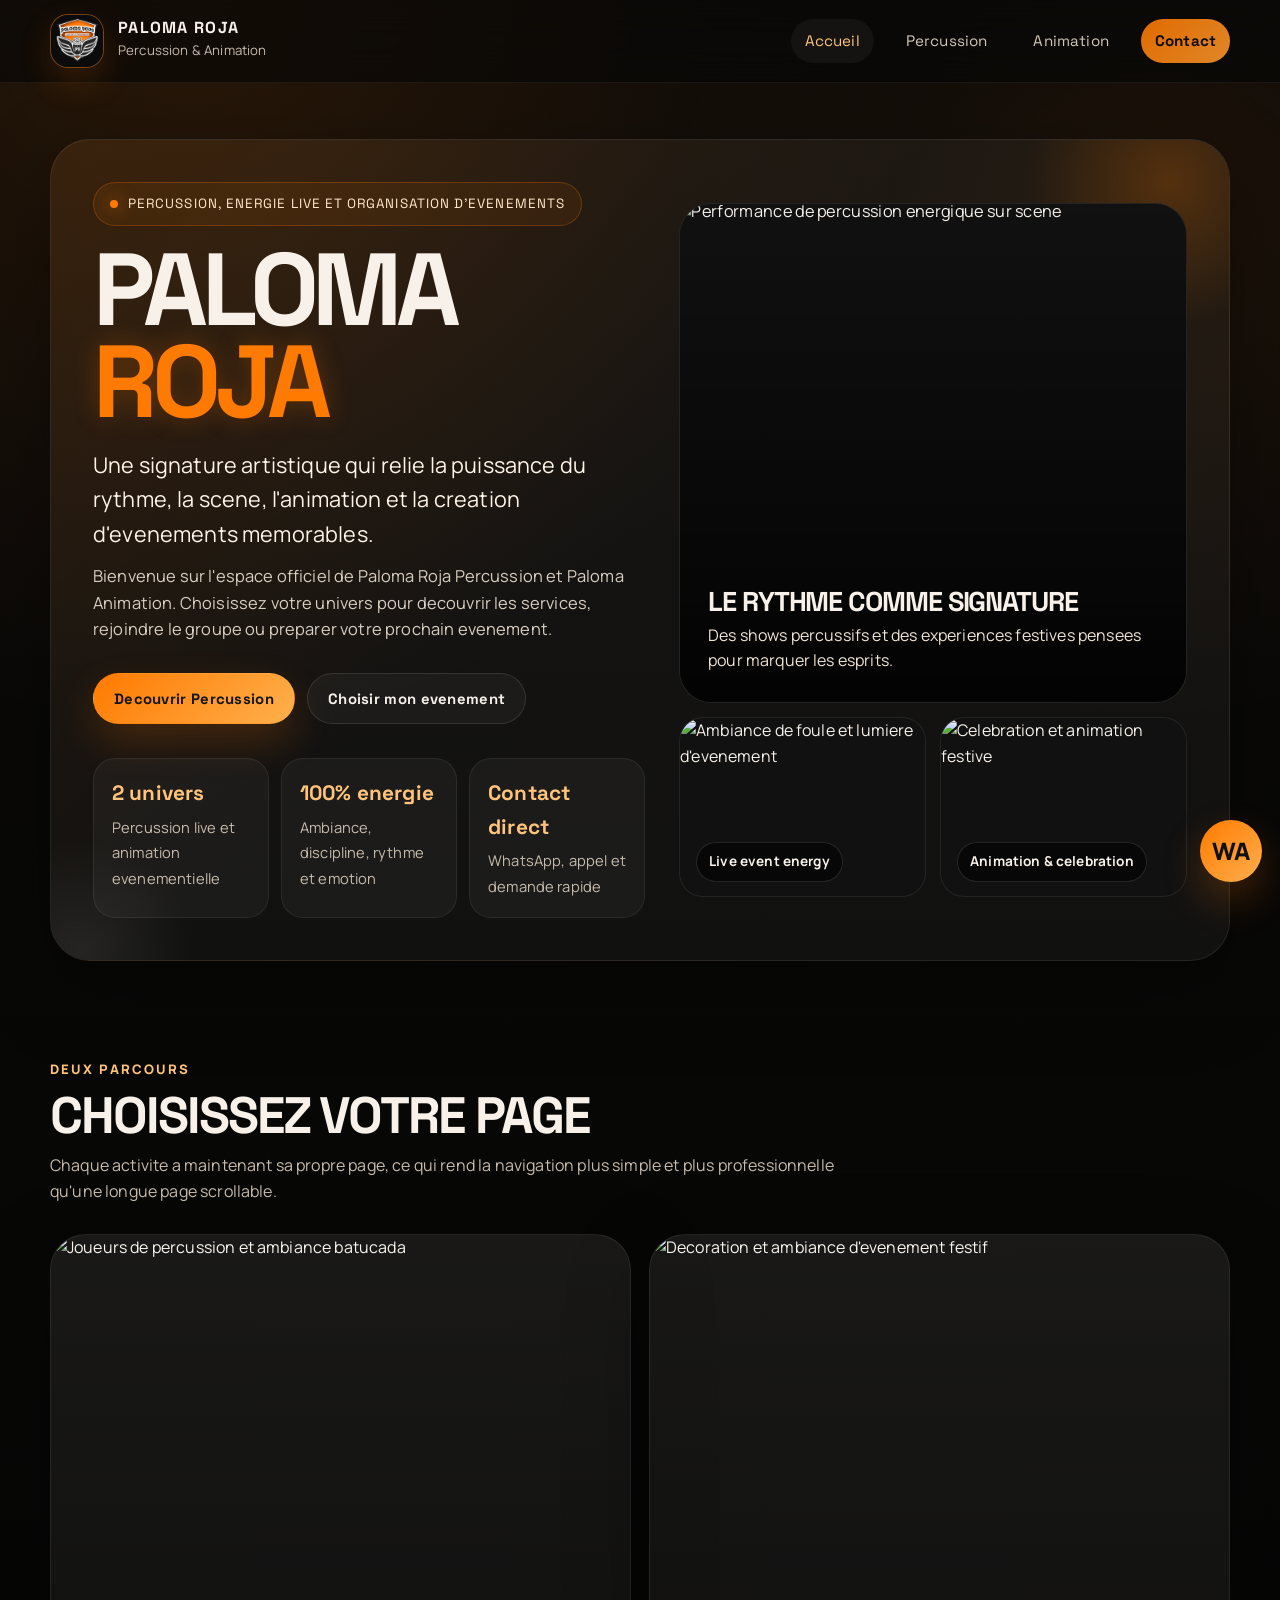
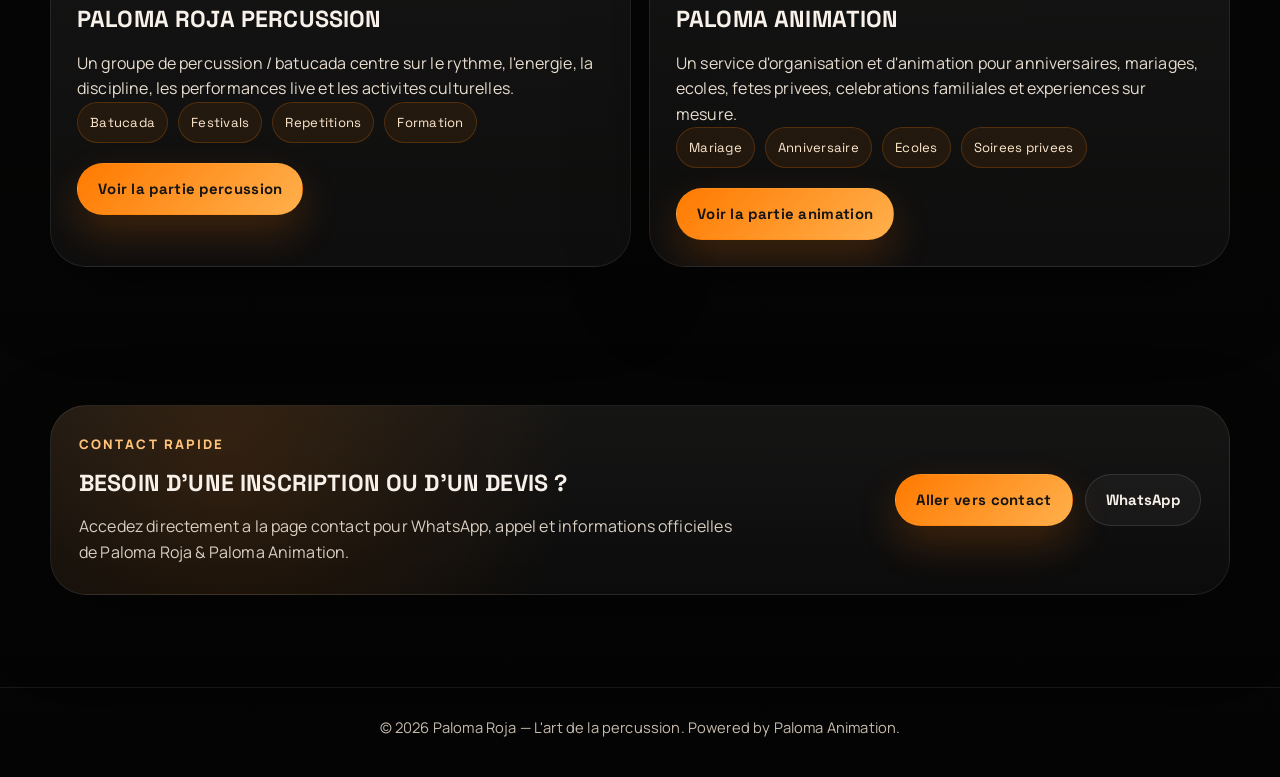
==== index.html @ 4b6eb1e7 "publish Paloma multi-page site" ====
<!DOCTYPE html>
<html lang="fr">
<head>
  <meta charset="UTF-8" />
  <meta name="viewport" content="width=device-width, initial-scale=1.0" />
  <title>Paloma Roja | Accueil</title>
  <meta
    name="description"
    content="Paloma Roja Percussion et Paloma Animation : decouvrez l'univers percussion et les services d'animation evenementielle."
  />
  <link rel="preconnect" href="https://fonts.googleapis.com" />
  <link rel="preconnect" href="https://fonts.gstatic.com" crossorigin />
  <link
    href="https://fonts.googleapis.com/css2?family=Manrope:wght@400;500;700;800&family=Space+Grotesk:wght@500;700&display=swap"
    rel="stylesheet"
  />
  <link rel="stylesheet" href="style.css" />
</head>
<body>
  <div class="page-shell">
    <nav class="nav">
      <div class="container nav-inner">
        <a class="brand" href="index.html" aria-label="Paloma Roja accueil">
          <div class="brand-mark">
            <img src="logo.png" alt="Logo Paloma Roja" data-logo-image />
          </div>
          <div class="brand-text">
            <strong>Paloma Roja</strong>
            <span>Percussion & Animation</span>
          </div>
        </a>

        <div class="nav-links">
          <a href="index.html" data-nav-link>Accueil</a>
          <a href="percussion.html" data-nav-link>Percussion</a>
          <a href="animation.html" data-nav-link>Animation</a>
          <a href="contact.html" data-nav-link class="nav-cta">Contact</a>
        </div>
      </div>
    </nav>

    <main class="main-content">
      <section class="hero">
        <div class="container">
          <div class="hero-shell">
            <div class="hero-grid">
              <div>
                <div class="pill"><span class="pill-dot"></span> Percussion, energie live et organisation d'evenements</div>
                <h1>Paloma <span class="accent">Roja</span></h1>
                <p class="hero-subtitle">
                  Une signature artistique qui relie la puissance du rythme, la scene, l'animation et la creation
                  d'evenements memorables.
                </p>
                <p class="hero-copy">
                  Bienvenue sur l'espace officiel de Paloma Roja Percussion et Paloma Animation. Choisissez votre
                  univers pour decouvrir les services, rejoindre le groupe ou preparer votre prochain evenement.
                </p>

                <div class="hero-actions">
                  <a class="btn btn-primary" href="percussion.html">Decouvrir Percussion</a>
                  <a class="btn btn-ghost" href="animation.html">Choisir mon evenement</a>
                </div>

                <div class="hero-stats">
                  <div class="stat">
                    <strong>2 univers</strong>
                    <span>Percussion live et animation evenementielle</span>
                  </div>
                  <div class="stat">
                    <strong>100% energie</strong>
                    <span>Ambiance, discipline, rythme et emotion</span>
                  </div>
                  <div class="stat">
                    <strong>Contact direct</strong>
                    <span>WhatsApp, appel et demande rapide</span>
                  </div>
                </div>
              </div>

              <div class="hero-visual">
                <article class="hero-main-card">
                  <img
                    src="https://images.unsplash.com/photo-1519892300165-cb5542fb47c7?auto=format&fit=crop&w=1200&q=80"
                    alt="Performance de percussion energique sur scene"
                  />
                  <div class="hero-main-overlay">
                    <h2>Le rythme comme signature</h2>
                    <p>Des shows percussifs et des experiences festives pensees pour marquer les esprits.</p>
                  </div>
                </article>

                <div class="hero-bottom-grid">
                  <article class="mini-card">
                    <img
                      src="https://images.unsplash.com/photo-1501386761578-eac5c94b800a?auto=format&fit=crop&w=900&q=80"
                      alt="Ambiance de foule et lumiere d'evenement"
                    />
                    <span>Live event energy</span>
                  </article>
                  <article class="mini-card">
                    <img
                      src="https://images.unsplash.com/photo-1511578314322-379afb476865?auto=format&fit=crop&w=900&q=80"
                      alt="Celebration et animation festive"
                    />
                    <span>Animation & celebration</span>
                  </article>
                </div>
              </div>
            </div>
          </div>
        </div>
      </section>

      <section class="section">
        <div class="container">
          <div class="section-header">
            <div class="section-header-copy">
              <div class="kicker">Deux parcours</div>
              <h2>Choisissez votre page</h2>
              <p>
                Chaque activite a maintenant sa propre page, ce qui rend la navigation plus simple et plus
                professionnelle qu'une longue page scrollable.
              </p>
            </div>
          </div>

          <div class="paths">
            <article class="path-card">
              <img
                src="https://images.unsplash.com/photo-1516280440614-37939bbacd81?auto=format&fit=crop&w=1200&q=80"
                alt="Joueurs de percussion et ambiance batucada"
              />
              <div class="path-content">
                <h3>Paloma Roja Percussion</h3>
                <p>
                  Un groupe de percussion / batucada centre sur le rythme, l'energie, la discipline, les performances
                  live et les activites culturelles.
                </p>
                <div class="service-tags">
                  <span class="service-tag">Batucada</span>
                  <span class="service-tag">Festivals</span>
                  <span class="service-tag">Repetitions</span>
                  <span class="service-tag">Formation</span>
                </div>
                <a class="btn btn-primary" href="percussion.html">Voir la partie percussion</a>
              </div>
            </article>

            <article class="path-card">
              <img
                src="https://images.unsplash.com/photo-1469371670807-013ccf25f16a?auto=format&fit=crop&w=1200&q=80"
                alt="Decoration et ambiance d'evenement festif"
              />
              <div class="path-content">
                <h3>Paloma Animation</h3>
                <p>
                  Un service d'organisation et d'animation pour anniversaires, mariages, ecoles, fetes privees,
                  celebrations familiales et experiences sur mesure.
                </p>
                <div class="service-tags">
                  <span class="service-tag">Mariage</span>
                  <span class="service-tag">Anniversaire</span>
                  <span class="service-tag">Ecoles</span>
                  <span class="service-tag">Soirees privees</span>
                </div>
                <a class="btn btn-primary" href="animation.html">Voir la partie animation</a>
              </div>
            </article>
          </div>
        </div>
      </section>

      <section class="section contact-section">
        <div class="container">
          <div class="cta-card">
            <div class="cta-copy">
              <div class="kicker">Contact rapide</div>
              <h3>Besoin d'une inscription ou d'un devis ?</h3>
              <p>
                Accedez directement a la page contact pour WhatsApp, appel et informations officielles de Paloma Roja
                & Paloma Animation.
              </p>
            </div>
            <div class="button-row">
              <a class="btn btn-primary" href="contact.html">Aller vers contact</a>
              <a class="btn btn-ghost" href="https://wa.me/212612828842" target="_blank" rel="noopener">WhatsApp</a>
            </div>
          </div>
        </div>
      </section>
    </main>

    <a
      class="floating-whatsapp"
      href="https://wa.me/212612828842"
      target="_blank"
      rel="noopener"
      aria-label="Contacter Paloma Roja sur WhatsApp"
    >
      WA
    </a>

    <footer>
      <div class="container">&copy; 2026 Paloma Roja &mdash; L'art de la percussion. Powered by Paloma Animation.</div>
    </footer>
  </div>

  <script src="script.js"></script>
</body>
</html>
---- style.css ----
:root {
  --bg: #050505;
  --bg-soft: #0d0d0d;
  --panel: rgba(255, 248, 240, 0.055);
  --panel-strong: rgba(255, 248, 240, 0.09);
  --text: #f7f1ea;
  --muted: #c7bbad;
  --line: rgba(255, 255, 255, 0.11);
  --orange: #ff7a00;
  --orange-soft: #ffc37a;
  --shadow: 0 28px 80px rgba(0, 0, 0, 0.34);
  --radius-xl: 36px;
  --radius-lg: 26px;
  --radius-md: 18px;
  --container: min(1180px, calc(100% - 32px));
}

* {
  box-sizing: border-box;
  margin: 0;
  padding: 0;
}

body {
  font-family: "Manrope", sans-serif;
  background:
    radial-gradient(circle at 15% 0%, rgba(255, 122, 0, 0.12), transparent 28%),
    radial-gradient(circle at 90% 10%, rgba(255, 122, 0, 0.08), transparent 20%),
    linear-gradient(180deg, #0b0a09 0%, #040404 100%);
  color: var(--text);
  line-height: 1.6;
  min-height: 100vh;
  letter-spacing: 0.01em;
}

img {
  max-width: 100%;
  display: block;
}

a {
  color: inherit;
  text-decoration: none;
}

.container {
  width: var(--container);
  margin: 0 auto;
}

.page-shell {
  min-height: 100vh;
  display: flex;
  flex-direction: column;
}

.main-content {
  flex: 1;
}

.nav {
  position: sticky;
  top: 0;
  z-index: 40;
  border-bottom: 1px solid rgba(255, 255, 255, 0.06);
  background: rgba(7, 7, 7, 0.64);
  backdrop-filter: blur(18px);
}

.nav-inner {
  display: flex;
  align-items: center;
  justify-content: space-between;
  gap: 16px;
  padding: 14px 0;
}

.brand {
  display: flex;
  align-items: center;
  gap: 14px;
  min-width: 0;
}

.brand-mark {
  width: 54px;
  height: 54px;
  border-radius: 18px;
  background:
    linear-gradient(145deg, rgba(255, 122, 0, 0.26), rgba(255, 255, 255, 0.08)),
    rgba(255, 255, 255, 0.04);
  border: 1px solid rgba(255, 122, 0, 0.3);
  display: grid;
  place-items: center;
  overflow: hidden;
  box-shadow: 0 14px 34px rgba(255, 122, 0, 0.16);
  flex-shrink: 0;
  position: relative;
}

.brand-mark img {
  width: 100%;
  height: 100%;
  object-fit: contain;
  background: #0b0b0b;
}

.brand-mark::after {
  content: "PR";
  position: absolute;
  inset: 0;
  display: grid;
  place-items: center;
  font-family: "Space Grotesk", sans-serif;
  font-size: 1rem;
  letter-spacing: 0.18em;
  color: var(--orange-soft);
  opacity: 0;
  transition: opacity 0.2s ease;
}

.brand-mark.no-logo::after {
  opacity: 1;
}

.brand-text strong,
h1,
h2,
h3,
.pill,
.btn,
.stat strong,
.service-tag,
.page-eyebrow,
.nav-links a {
  font-family: "Space Grotesk", sans-serif;
}

.brand-text strong {
  display: block;
  font-size: 1rem;
  line-height: 1.1;
  text-transform: uppercase;
  letter-spacing: 0.08em;
}

.brand-text span {
  color: var(--muted);
  font-size: 0.83rem;
}

.nav-links {
  display: flex;
  align-items: center;
  gap: 18px;
  color: #ede2d4;
  font-size: 0.95rem;
}

.nav-links a {
  opacity: 0.88;
  transition: color 0.25s ease, opacity 0.25s ease, background 0.25s ease;
  padding: 10px 14px;
  border-radius: 999px;
}

.nav-links a:hover,
.nav-links a:focus-visible,
.nav-links a.is-active {
  color: var(--orange-soft);
  opacity: 1;
  background: rgba(255, 248, 240, 0.045);
}

.nav-cta {
  background: linear-gradient(135deg, var(--orange), #ff9a2f);
  color: #111;
  font-weight: 800;
}

.hero,
.page-hero {
  padding: 56px 0 40px;
}

.hero-shell,
.page-hero-shell {
  position: relative;
  overflow: hidden;
  border: 1px solid rgba(255, 255, 255, 0.08);
  border-radius: 40px;
  padding: 42px;
  background:
    linear-gradient(135deg, rgba(255, 122, 0, 0.09), rgba(255, 255, 255, 0.015) 45%),
    rgba(255, 248, 240, 0.028);
  box-shadow: var(--shadow);
}

.hero-shell::before,
.hero-shell::after,
.page-hero-shell::before,
.page-hero-shell::after {
  content: "";
  position: absolute;
  border-radius: 50%;
  pointer-events: none;
}

.hero-shell::before,
.page-hero-shell::before {
  width: 300px;
  height: 300px;
  top: -110px;
  right: -90px;
  background: radial-gradient(circle, rgba(255, 122, 0, 0.22), transparent 68%);
}

.hero-shell::after,
.page-hero-shell::after {
  width: 240px;
  height: 240px;
  left: -90px;
  bottom: -110px;
  background: radial-gradient(circle, rgba(255, 255, 255, 0.08), transparent 65%);
}

.hero-grid,
.page-hero-grid {
  display: grid;
  grid-template-columns: minmax(0, 1fr) minmax(360px, 0.92fr);
  gap: 34px;
  align-items: center;
  position: relative;
  z-index: 1;
}

.pill,
.page-eyebrow {
  display: inline-flex;
  align-items: center;
  gap: 10px;
  padding: 10px 16px;
  border-radius: 999px;
  border: 1px solid rgba(255, 122, 0, 0.26);
  background: rgba(255, 122, 0, 0.08);
  color: #ffe7ca;
  font-size: 0.84rem;
  letter-spacing: 0.08em;
  text-transform: uppercase;
  margin-bottom: 18px;
}

.pill-dot {
  width: 8px;
  height: 8px;
  border-radius: 50%;
  background: var(--orange);
  box-shadow: 0 0 18px rgba(255, 122, 0, 0.9);
}

h1 {
  font-size: clamp(3.2rem, 8vw, 6.6rem);
  line-height: 0.9;
  text-transform: uppercase;
  letter-spacing: -0.06em;
  max-width: 10ch;
  margin-bottom: 20px;
}

.accent {
  color: var(--orange);
  text-shadow: 0 0 26px rgba(255, 122, 0, 0.28);
}

.hero-subtitle,
.page-hero-subtitle {
  font-size: clamp(1.05rem, 2.2vw, 1.35rem);
  color: #fff4e8;
  margin-bottom: 12px;
  max-width: 44rem;
}

.hero-copy,
.page-hero-copy,
.section-copy,
.card p,
.split-panel p,
.cta-copy p,
.contact-intro {
  color: #d8cec1;
}

.hero-copy,
.page-hero-copy {
  max-width: 44rem;
  margin-bottom: 30px;
  font-size: 1.03rem;
}

.hero-actions,
.button-row {
  display: flex;
  flex-wrap: wrap;
  gap: 12px;
  align-items: center;
}

.btn {
  display: inline-flex;
  align-items: center;
  justify-content: center;
  gap: 10px;
  min-height: 50px;
  padding: 13px 20px;
  border-radius: 999px;
  border: 1px solid transparent;
  font-size: 0.93rem;
  font-weight: 700;
  letter-spacing: 0.02em;
  transition: transform 0.25s ease, box-shadow 0.25s ease, border-color 0.25s ease, background 0.25s ease;
}

.btn:hover,
.btn:focus-visible {
  transform: translateY(-2px);
}

.btn-primary {
  color: #141414;
  background: linear-gradient(135deg, var(--orange), #ffb04d);
  box-shadow: 0 18px 40px rgba(255, 122, 0, 0.2);
}

.btn-ghost {
  border-color: var(--line);
  background: rgba(255, 255, 255, 0.04);
  color: var(--text);
}

.btn-ghost:hover,
.btn-ghost:focus-visible {
  border-color: rgba(255, 122, 0, 0.45);
  color: #ffe6ca;
}

.hero-stats {
  display: grid;
  grid-template-columns: repeat(3, minmax(0, 1fr));
  gap: 12px;
  margin-top: 34px;
}

.stat {
  padding: 18px;
  border-radius: 22px;
  background: rgba(255, 248, 240, 0.04);
  border: 1px solid rgba(255, 255, 255, 0.07);
}

.stat strong {
  display: block;
  font-size: 1.3rem;
  color: var(--orange-soft);
  margin-bottom: 4px;
}

.stat span {
  color: var(--muted);
  font-size: 0.92rem;
}

.hero-visual,
.page-hero-visual {
  display: grid;
  gap: 14px;
}

.hero-main-card,
.visual-card {
  position: relative;
  min-height: 500px;
  border-radius: 32px;
  overflow: hidden;
  border: 1px solid rgba(255, 255, 255, 0.08);
  background: #111;
}

.hero-main-card img,
.visual-card img {
  width: 100%;
  height: 100%;
  object-fit: cover;
  transform: scale(1.02);
  filter: saturate(0.92) contrast(1.04);
}

.hero-main-overlay,
.visual-card-copy {
  position: absolute;
  inset: 0;
  display: flex;
  flex-direction: column;
  justify-content: flex-end;
  padding: 28px;
  background: linear-gradient(180deg, rgba(0, 0, 0, 0.02), rgba(0, 0, 0, 0.84));
}

.hero-main-overlay h2,
.visual-card-copy h2,
.visual-card-copy h3 {
  font-size: 1.7rem;
  text-transform: uppercase;
  margin-bottom: 8px;
}

.hero-main-overlay p,
.visual-card-copy p {
  color: #efe3d6;
  max-width: 28rem;
}

.hero-bottom-grid {
  display: grid;
  grid-template-columns: 1fr 1fr;
  gap: 14px;
}

.mini-card {
  position: relative;
  min-height: 180px;
  overflow: hidden;
  border-radius: 24px;
  border: 1px solid rgba(255, 255, 255, 0.08);
  background: #111;
}

.mini-card img {
  width: 100%;
  height: 100%;
  object-fit: cover;
}

.mini-card span {
  position: absolute;
  left: 16px;
  bottom: 14px;
  padding: 8px 12px;
  border-radius: 999px;
  background: rgba(0, 0, 0, 0.58);
  border: 1px solid rgba(255, 255, 255, 0.12);
  font-size: 0.85rem;
  font-weight: 700;
}

.section {
  padding: 58px 0;
}

.section-header {
  display: flex;
  justify-content: space-between;
  gap: 18px;
  align-items: end;
  margin-bottom: 30px;
}

.section-header-copy {
  max-width: 50rem;
}

.kicker {
  color: var(--orange-soft);
  text-transform: uppercase;
  letter-spacing: 0.16em;
  font-size: 0.82rem;
  font-weight: 800;
  margin-bottom: 10px;
}

h2 {
  font-size: clamp(2.1rem, 4vw, 3.5rem);
  line-height: 1;
  text-transform: uppercase;
  letter-spacing: -0.04em;
  margin-bottom: 12px;
}

.section-header p {
  color: var(--muted);
}

.paths,
.service-grid,
.contact-grid,
.dual-grid,
.stats-grid {
  display: grid;
  gap: 18px;
}

.paths {
  grid-template-columns: repeat(2, minmax(0, 1fr));
}

.service-grid {
  grid-template-columns: repeat(3, minmax(0, 1fr));
  margin-top: 18px;
}

.contact-grid,
.dual-grid {
  grid-template-columns: repeat(2, minmax(0, 1fr));
}

.stats-grid {
  grid-template-columns: repeat(4, minmax(0, 1fr));
}

.path-card,
.split-panel,
.contact-card,
.service-card,
.cta-card,
.feature-card,
.stat-card {
  background:
    linear-gradient(180deg, rgba(255, 248, 240, 0.055), rgba(255, 255, 255, 0.02)),
    rgba(255, 255, 255, 0.018);
  border: 1px solid rgba(255, 255, 255, 0.08);
  border-radius: var(--radius-xl);
  box-shadow: var(--shadow);
}

.path-card,
.service-card,
.contact-card,
.feature-card,
.stat-card {
  transition: transform 0.28s ease, border-color 0.28s ease;
}

.path-card:hover,
.service-card:hover,
.contact-card:hover,
.feature-card:hover,
.stat-card:hover {
  transform: translateY(-5px);
  border-color: rgba(255, 122, 0, 0.28);
}

.path-card {
  overflow: hidden;
}

.path-card img {
  width: 100%;
  height: 340px;
  object-fit: cover;
  filter: saturate(0.9) contrast(1.02);
}

.path-content,
.service-card,
.contact-card,
.feature-card,
.stat-card {
  padding: 26px;
}

.path-content h3,
.split-panel h3,
.cta-copy h3,
.service-card h3,
.feature-card h3,
.contact-feature-copy h3 {
  font-size: 1.45rem;
  text-transform: uppercase;
  margin-bottom: 12px;
}

.path-content p,
.service-card p,
.feature-card p {
  color: #e7ddcf;
}

.service-tags {
  display: flex;
  flex-wrap: wrap;
  gap: 10px;
  margin-bottom: 20px;
}

.service-tag {
  padding: 9px 12px;
  border-radius: 999px;
  background: rgba(255, 122, 0, 0.08);
  border: 1px solid rgba(255, 122, 0, 0.22);
  color: #ffe9ce;
  font-size: 0.82rem;
  letter-spacing: 0.02em;
  display: inline-flex;
}

.split-layout {
  display: grid;
  grid-template-columns: minmax(0, 0.92fr) minmax(0, 1.08fr);
  gap: 24px;
  margin-top: 22px;
}

.split-panel {
  padding: 28px;
}

.split-image {
  width: 100%;
  height: 320px;
  object-fit: cover;
  border-radius: 24px;
  margin-bottom: 24px;
  filter: saturate(0.9) contrast(1.02);
}

.check-list {
  display: grid;
  gap: 12px;
  margin-top: 18px;
}

.check-item {
  display: grid;
  grid-template-columns: 24px 1fr;
  gap: 12px;
  align-items: start;
  padding: 12px 0;
  border-bottom: 1px solid rgba(255, 255, 255, 0.08);
}

.check-item:last-child {
  border-bottom: none;
  padding-bottom: 0;
}

.check-icon {
  width: 24px;
  height: 24px;
  display: grid;
  place-items: center;
  border-radius: 50%;
  background: rgba(255, 122, 0, 0.14);
  color: var(--orange-soft);
  font-weight: 800;
}

.cta-card {
  margin-top: 22px;
  padding: 28px;
  display: flex;
  justify-content: space-between;
  align-items: center;
  gap: 18px;
  background:
    radial-gradient(circle at 15% 20%, rgba(255, 122, 0, 0.13), transparent 34%),
    linear-gradient(180deg, rgba(255, 248, 240, 0.07), rgba(255, 255, 255, 0.03));
}

.cta-copy {
  max-width: 42rem;
}

.feature-card ul {
  list-style: none;
  display: grid;
  gap: 10px;
  margin-top: 14px;
}

.feature-card li {
  color: #e7ddcf;
  padding-left: 18px;
  position: relative;
}

.feature-card li::before {
  content: "";
  position: absolute;
  left: 0;
  top: 11px;
  width: 7px;
  height: 7px;
  border-radius: 50%;
  background: var(--orange);
}

.stat-card strong {
  color: var(--orange-soft);
  display: block;
  font-size: 1.25rem;
  margin-bottom: 8px;
}

.contact-section {
  padding-bottom: 92px;
}

.contact-wrap {
  display: grid;
  grid-template-columns: minmax(0, 0.9fr) minmax(0, 1.1fr);
  gap: 18px;
  align-items: stretch;
}

.contact-feature {
  border-radius: 34px;
  overflow: hidden;
  border: 1px solid rgba(255, 255, 255, 0.08);
  min-height: 100%;
  position: relative;
}

.contact-feature img {
  width: 100%;
  height: 100%;
  min-height: 430px;
  object-fit: cover;
  filter: saturate(0.9) contrast(1.02);
}

.contact-feature::after {
  content: "";
  position: absolute;
  inset: 0;
  background: linear-gradient(180deg, rgba(0, 0, 0, 0.12), rgba(0, 0, 0, 0.74));
}

.contact-feature-copy {
  position: absolute;
  inset: auto 22px 22px 22px;
  z-index: 1;
}

.contact-feature-copy p {
  color: #f3e7d7;
}

.contact-card strong {
  display: block;
  color: var(--orange-soft);
  text-transform: uppercase;
  font-size: 0.85rem;
  letter-spacing: 0.14em;
  margin-bottom: 8px;
}

.contact-card span {
  display: block;
  font-size: 1.05rem;
  color: #fff3e5;
}

.contact-card p {
  color: var(--muted);
  margin-top: 8px;
  font-size: 0.95rem;
}

.full-span {
  grid-column: 1 / -1;
}

.floating-whatsapp {
  position: fixed;
  right: 18px;
  bottom: 18px;
  z-index: 60;
  width: 62px;
  height: 62px;
  border-radius: 50%;
  display: grid;
  place-items: center;
  background: linear-gradient(135deg, var(--orange), #ffaf4e);
  color: #101010;
  font-size: 1.5rem;
  font-weight: 900;
  box-shadow: 0 18px 42px rgba(255, 122, 0, 0.24);
  transition: transform 0.25s ease;
}

.floating-whatsapp:hover,
.floating-whatsapp:focus-visible {
  transform: translateY(-3px) scale(1.02);
}

footer {
  border-top: 1px solid rgba(255, 255, 255, 0.08);
  padding: 28px 0 38px;
  color: var(--muted);
  text-align: center;
  font-size: 0.92rem;
}

@media (max-width: 980px) {
  .hero-grid,
  .page-hero-grid,
  .paths,
  .split-layout,
  .contact-wrap,
  .service-grid,
  .stats-grid,
  .dual-grid {
    grid-template-columns: 1fr;
  }

  .hero-main-card,
  .visual-card {
    min-height: 360px;
  }

  .section-header {
    align-items: start;
    flex-direction: column;
  }
}

@media (max-width: 760px) {
  .nav-links {
    display: none;
  }

  .hero-shell,
  .page-hero-shell,
  .path-content,
  .split-panel,
  .cta-card,
  .contact-card,
  .feature-card,
  .stat-card {
    padding-left: 20px;
    padding-right: 20px;
  }

  .hero-bottom-grid,
  .hero-stats,
  .contact-grid {
    grid-template-columns: 1fr;
  }

  .cta-card {
    align-items: start;
    flex-direction: column;
  }
}

@media (max-width: 560px) {
  .hero-shell,
  .page-hero-shell {
    padding: 22px;
  }

  .hero,
  .page-hero {
    padding-top: 28px;
  }

  .btn {
    width: 100%;
  }

  .path-card img,
  .contact-feature img {
    height: 240px;
    min-height: 240px;
  }
}
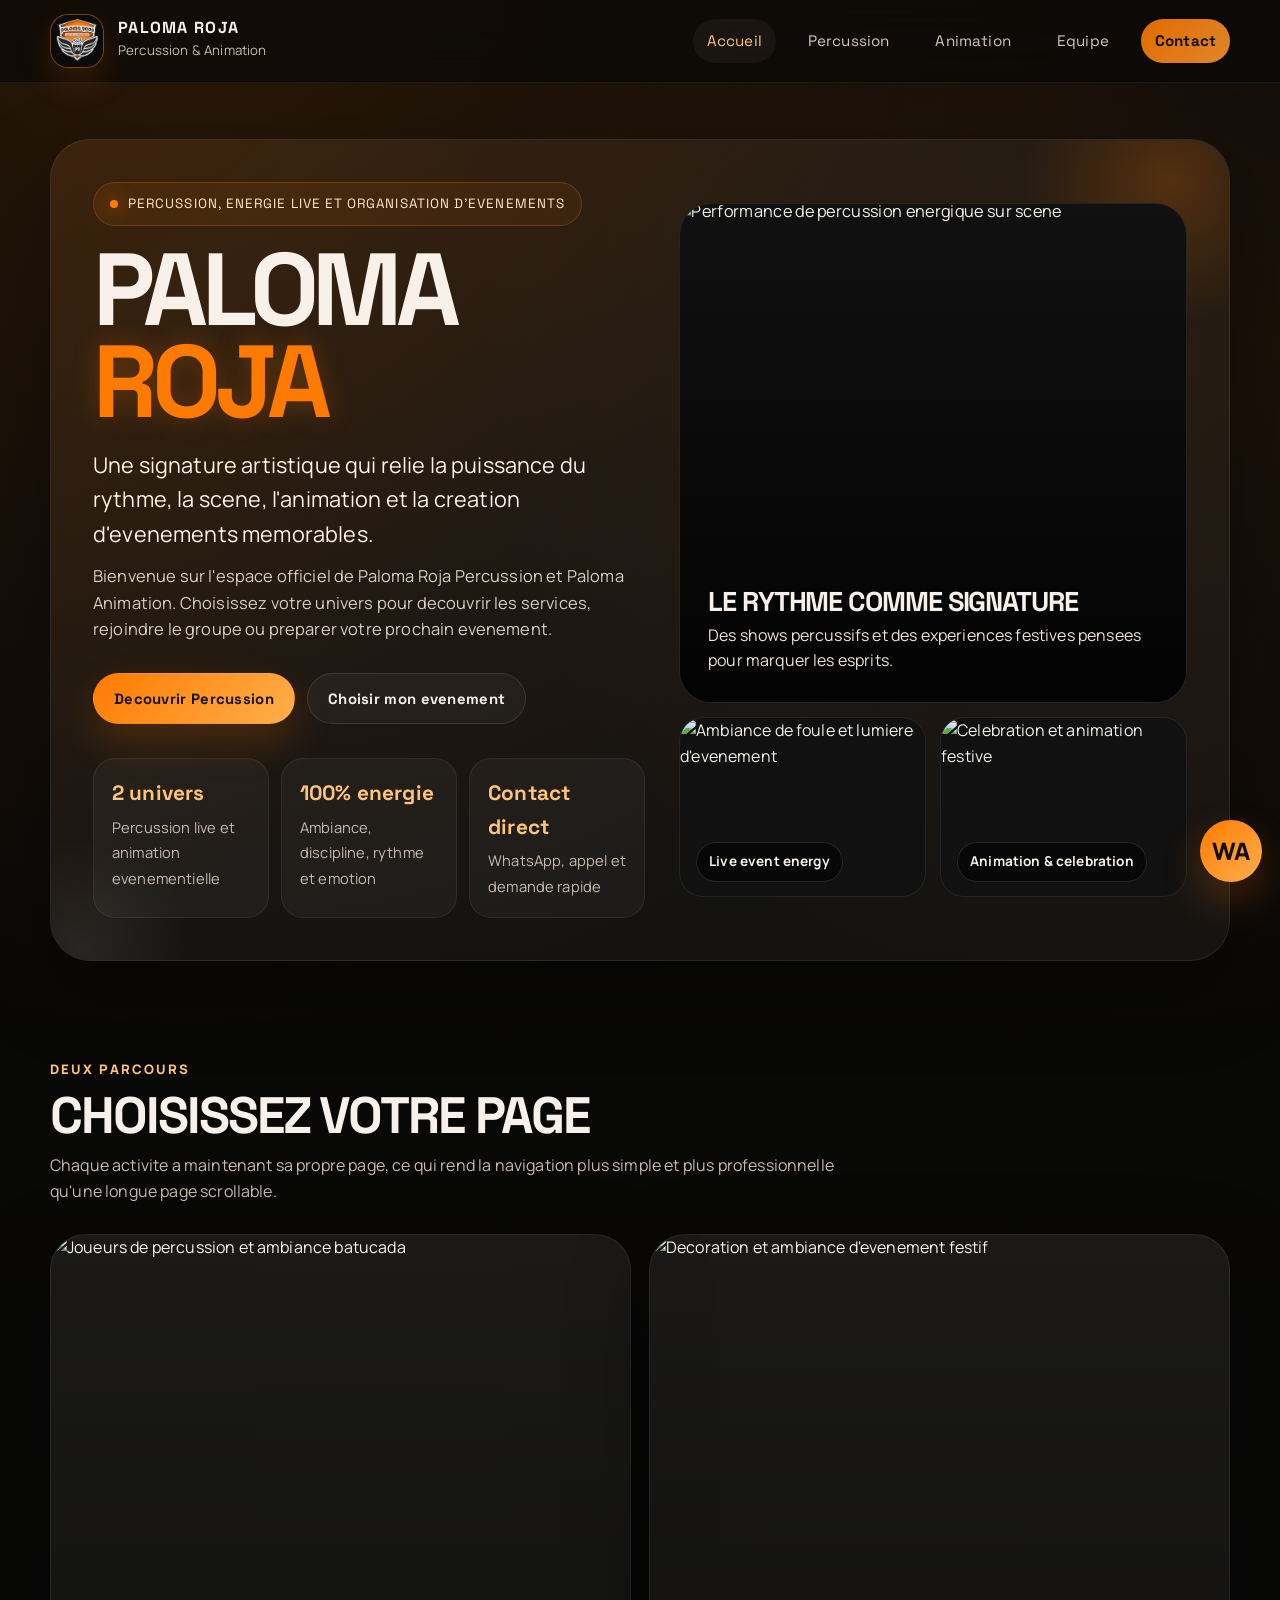
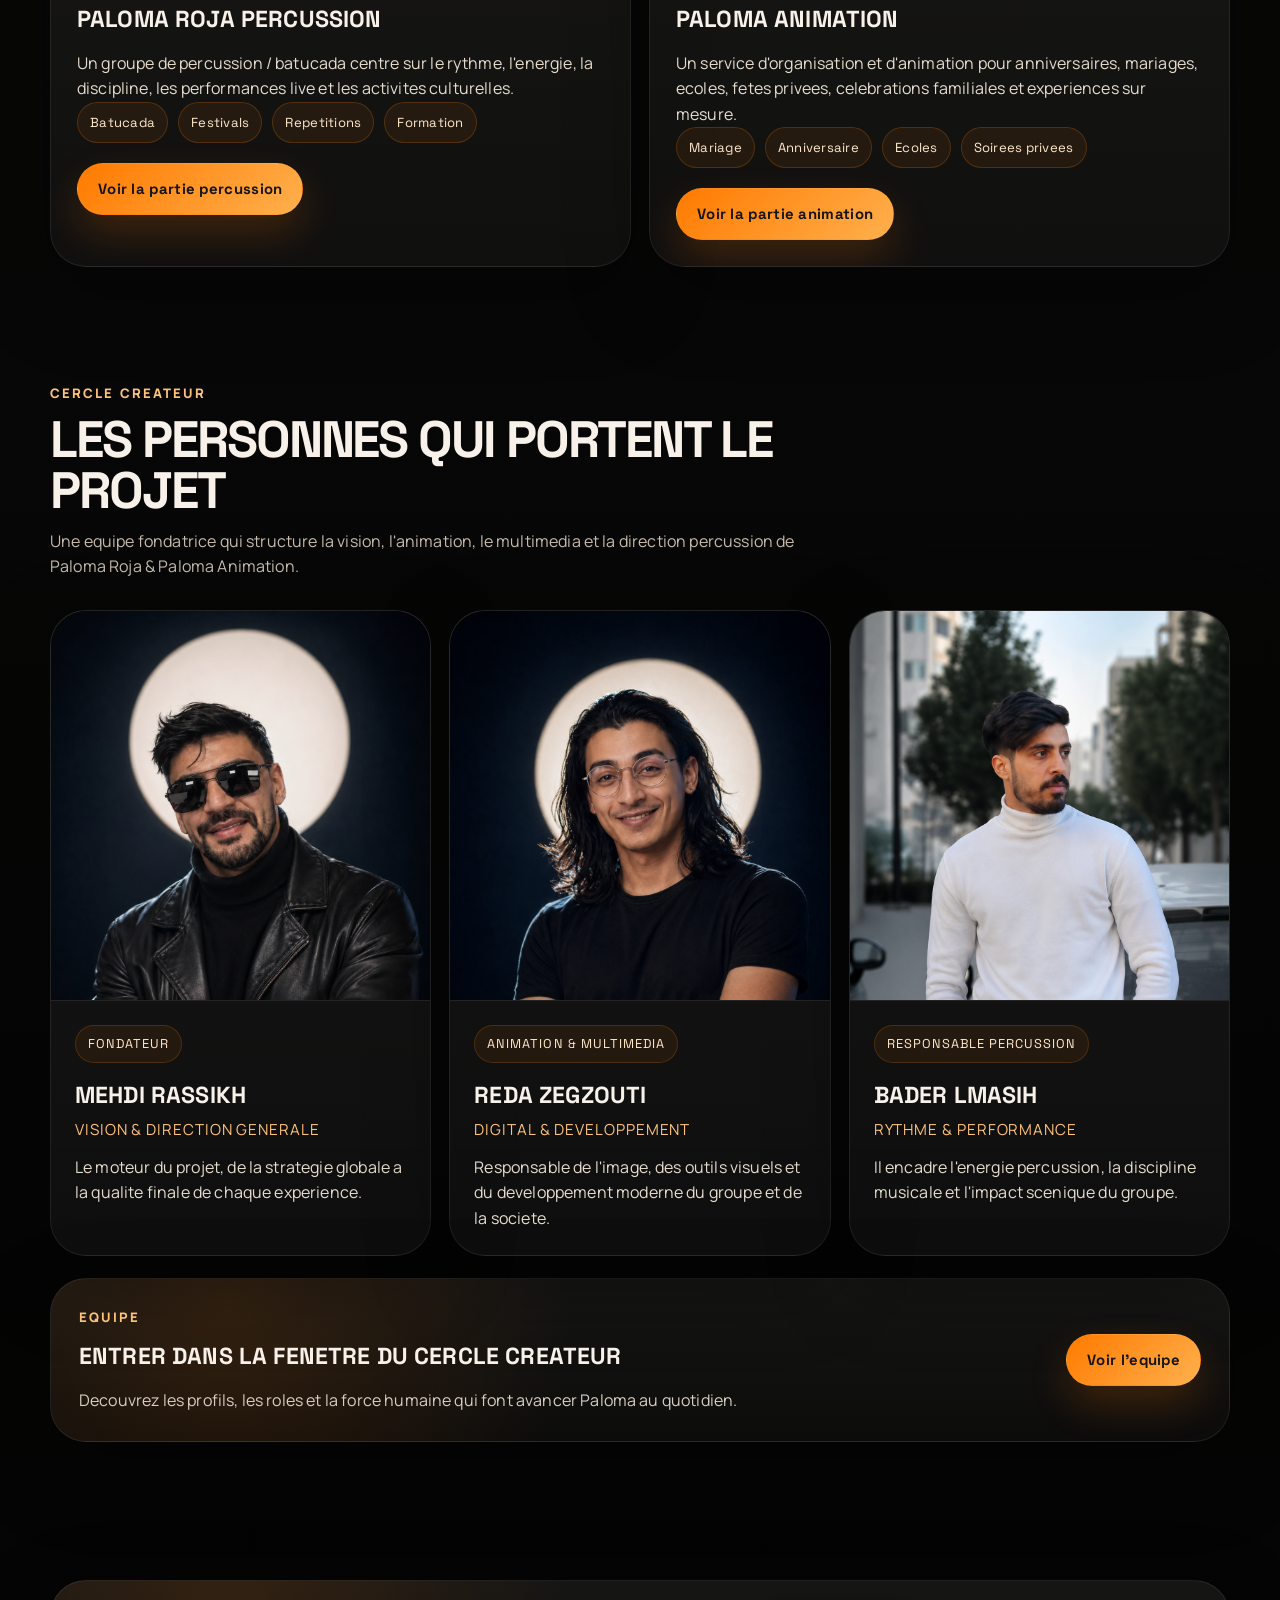
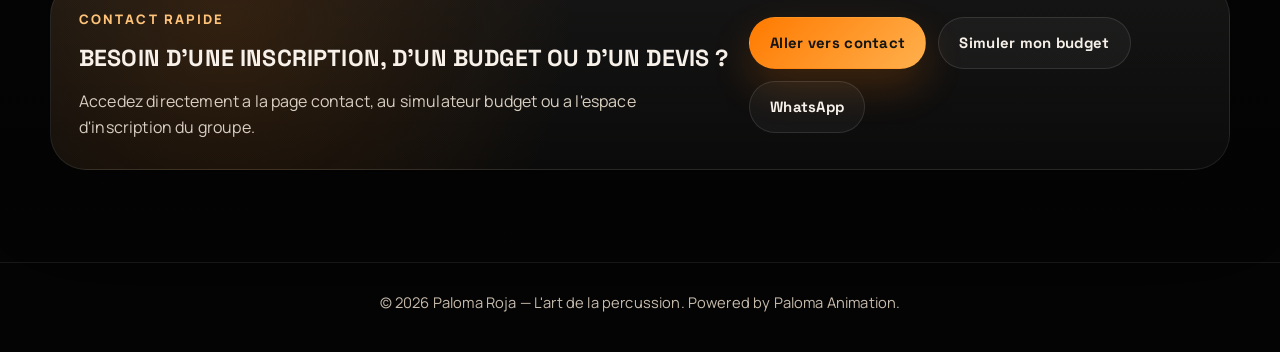
==== commit c82f5fa4: "use real creator photos" ====
--- a/index.html
+++ b/index.html
@@ -34,6 +34,7 @@
           <a href="index.html" data-nav-link>Accueil</a>
           <a href="percussion.html" data-nav-link>Percussion</a>
           <a href="animation.html" data-nav-link>Animation</a>
+          <a href="equipe.html" data-nav-link>Equipe</a>
           <a href="contact.html" data-nav-link class="nav-cta">Contact</a>
         </div>
       </div>
@@ -170,19 +171,77 @@
         </div>
       </section>
 
+      <section class="section">
+        <div class="container">
+          <div class="section-header">
+            <div class="section-header-copy">
+              <div class="kicker">Cercle Createur</div>
+              <h2>Les personnes qui portent le projet</h2>
+              <p>
+                Une equipe fondatrice qui structure la vision, l'animation, le multimedia et la direction
+                percussion de Paloma Roja & Paloma Animation.
+              </p>
+            </div>
+          </div>
+
+          <div class="member-grid">
+            <article class="member-card">
+              <img class="member-photo" src="mehdirassikh.png" alt="Portrait de Mehdi Rassikh" />
+              <div class="member-content">
+                <span class="member-role">Fondateur</span>
+                <h3>Mehdi Rassikh</h3>
+                <div class="member-name">Vision & direction generale</div>
+                <p>Le moteur du projet, de la strategie globale a la qualite finale de chaque experience.</p>
+              </div>
+            </article>
+
+            <article class="member-card">
+              <img class="member-photo" src="reda_zegzouti.png" alt="Portrait de Reda Zegzouti" />
+              <div class="member-content">
+                <span class="member-role">Animation & multimedia</span>
+                <h3>Reda Zegzouti</h3>
+                <div class="member-name">Digital & developpement</div>
+                <p>Responsable de l'image, des outils visuels et du developpement moderne du groupe et de la societe.</p>
+              </div>
+            </article>
+
+            <article class="member-card">
+              <img class="member-photo" src="badrelmassih.png" alt="Portrait de Bader Lmasih" />
+              <div class="member-content">
+                <span class="member-role">Responsable percussion</span>
+                <h3>Bader Lmasih</h3>
+                <div class="member-name">Rythme & performance</div>
+                <p>Il encadre l'energie percussion, la discipline musicale et l'impact scenique du groupe.</p>
+              </div>
+            </article>
+          </div>
+
+          <div class="cta-card">
+            <div class="cta-copy">
+              <div class="kicker">Equipe</div>
+              <h3>Entrer dans la fenetre du cercle createur</h3>
+              <p>Decouvrez les profils, les roles et la force humaine qui font avancer Paloma au quotidien.</p>
+            </div>
+            <div class="button-row">
+              <a class="btn btn-primary" href="equipe.html">Voir l'equipe</a>
+            </div>
+          </div>
+        </div>
+      </section>
+
       <section class="section contact-section">
         <div class="container">
           <div class="cta-card">
             <div class="cta-copy">
               <div class="kicker">Contact rapide</div>
-              <h3>Besoin d'une inscription ou d'un devis ?</h3>
+              <h3>Besoin d'une inscription, d'un budget ou d'un devis ?</h3>
               <p>
-                Accedez directement a la page contact pour WhatsApp, appel et informations officielles de Paloma Roja
-                & Paloma Animation.
+                Accedez directement a la page contact, au simulateur budget ou a l'espace d'inscription du groupe.
               </p>
             </div>
             <div class="button-row">
               <a class="btn btn-primary" href="contact.html">Aller vers contact</a>
+              <a class="btn btn-ghost" href="budget.html">Simuler mon budget</a>
               <a class="btn btn-ghost" href="https://wa.me/212612828842" target="_blank" rel="noopener">WhatsApp</a>
             </div>
           </div>
--- a/style.css
+++ b/style.css
@@ -493,7 +493,10 @@
 .service-grid,
 .contact-grid,
 .dual-grid,
-.stats-grid {
+.stats-grid,
+.member-grid,
+.form-grid,
+.checkbox-grid {
   display: grid;
   gap: 18px;
 }
@@ -514,6 +517,18 @@
 
 .stats-grid {
   grid-template-columns: repeat(4, minmax(0, 1fr));
+}
+
+.member-grid {
+  grid-template-columns: repeat(3, minmax(0, 1fr));
+}
+
+.form-grid {
+  grid-template-columns: repeat(2, minmax(0, 1fr));
+}
+
+.checkbox-grid {
+  grid-template-columns: repeat(2, minmax(0, 1fr));
 }
 
 .path-card,
@@ -522,7 +537,11 @@
 .service-card,
 .cta-card,
 .feature-card,
-.stat-card {
+.stat-card,
+.member-card,
+.budget-form-card,
+.budget-summary-card,
+.placeholder-card {
   background:
     linear-gradient(180deg, rgba(255, 248, 240, 0.055), rgba(255, 255, 255, 0.02)),
     rgba(255, 255, 255, 0.018);
@@ -535,7 +554,8 @@
 .service-card,
 .contact-card,
 .feature-card,
-.stat-card {
+.stat-card,
+.member-card {
   transition: transform 0.28s ease, border-color 0.28s ease;
 }
 
@@ -543,7 +563,8 @@
 .service-card:hover,
 .contact-card:hover,
 .feature-card:hover,
-.stat-card:hover {
+.stat-card:hover,
+.member-card:hover {
   transform: translateY(-5px);
   border-color: rgba(255, 122, 0, 0.28);
 }
@@ -563,7 +584,10 @@
 .service-card,
 .contact-card,
 .feature-card,
-.stat-card {
+.stat-card,
+.budget-form-card,
+.budget-summary-card,
+.placeholder-card {
   padding: 26px;
 }
 
@@ -704,6 +728,201 @@
   padding-bottom: 92px;
 }
 
+.member-card {
+  overflow: hidden;
+}
+
+.member-photo {
+  width: 100%;
+  height: 390px;
+  object-fit: cover;
+  object-position: center top;
+  background: #111;
+  border-bottom: 1px solid rgba(255, 255, 255, 0.08);
+}
+
+.member-content {
+  padding: 24px;
+}
+
+.member-role {
+  display: inline-flex;
+  margin-bottom: 14px;
+  padding: 8px 12px;
+  border-radius: 999px;
+  background: rgba(255, 122, 0, 0.08);
+  border: 1px solid rgba(255, 122, 0, 0.2);
+  color: #ffe6ca;
+  font-size: 0.8rem;
+  letter-spacing: 0.08em;
+  text-transform: uppercase;
+  font-family: "Space Grotesk", sans-serif;
+}
+
+.member-content h3 {
+  font-size: 1.45rem;
+  text-transform: uppercase;
+  margin-bottom: 4px;
+}
+
+.member-name {
+  color: var(--orange-soft);
+  margin-bottom: 12px;
+  font-size: 0.95rem;
+  letter-spacing: 0.06em;
+  text-transform: uppercase;
+}
+
+.member-content p {
+  color: #e7ddcf;
+}
+
+.budget-layout {
+  display: grid;
+  grid-template-columns: minmax(0, 1.15fr) minmax(320px, 0.85fr);
+  gap: 24px;
+  align-items: start;
+}
+
+.budget-form-card,
+.budget-summary-card,
+.placeholder-card {
+  box-shadow: var(--shadow);
+}
+
+.field {
+  display: grid;
+  gap: 10px;
+}
+
+.field label,
+.section-label {
+  color: #fff3e5;
+  font-size: 0.92rem;
+  font-weight: 700;
+  letter-spacing: 0.03em;
+}
+
+.field select,
+.field input,
+.check-option {
+  width: 100%;
+  border-radius: 18px;
+  border: 1px solid rgba(255, 255, 255, 0.12);
+  background: rgba(255, 255, 255, 0.03);
+  color: var(--text);
+}
+
+.field select,
+.field input {
+  min-height: 52px;
+  padding: 0 16px;
+  outline: none;
+}
+
+.field select:focus,
+.field input:focus {
+  border-color: rgba(255, 122, 0, 0.36);
+  box-shadow: 0 0 0 3px rgba(255, 122, 0, 0.08);
+}
+
+.check-option {
+  display: flex;
+  gap: 12px;
+  align-items: flex-start;
+  padding: 14px 16px;
+  cursor: pointer;
+}
+
+.check-option input {
+  width: 18px;
+  height: 18px;
+  margin-top: 2px;
+  accent-color: var(--orange);
+}
+
+.check-option strong {
+  display: block;
+  color: #fff4e8;
+  font-size: 0.95rem;
+}
+
+.check-option span {
+  display: block;
+  color: var(--muted);
+  font-size: 0.88rem;
+}
+
+.budget-summary-card {
+  position: sticky;
+  top: 96px;
+}
+
+.estimate-label {
+  color: var(--orange-soft);
+  font-size: 0.82rem;
+  text-transform: uppercase;
+  letter-spacing: 0.15em;
+  margin-bottom: 10px;
+  font-family: "Space Grotesk", sans-serif;
+}
+
+.price-total {
+  font-size: clamp(2.2rem, 5vw, 3.8rem);
+  line-height: 0.95;
+  margin-bottom: 14px;
+  font-family: "Space Grotesk", sans-serif;
+}
+
+.estimate-note,
+.placeholder-card p,
+.budget-summary-card p {
+  color: var(--muted);
+}
+
+.summary-list {
+  list-style: none;
+  display: grid;
+  gap: 10px;
+  margin: 20px 0 24px;
+}
+
+.summary-list li {
+  display: flex;
+  justify-content: space-between;
+  gap: 12px;
+  color: #efe3d6;
+  padding-bottom: 10px;
+  border-bottom: 1px solid rgba(255, 255, 255, 0.08);
+}
+
+.summary-list li.summary-empty {
+  display: block;
+}
+
+.summary-list li span:last-child {
+  color: var(--orange-soft);
+  white-space: nowrap;
+}
+
+.summary-list .summary-empty {
+  display: block;
+  color: var(--muted);
+}
+
+.placeholder-card {
+  text-align: left;
+}
+
+.placeholder-card .button-row {
+  margin-top: 22px;
+}
+
+.small-note {
+  font-size: 0.88rem;
+  color: var(--muted);
+}
+
 .contact-wrap {
   display: grid;
   grid-template-columns: minmax(0, 0.9fr) minmax(0, 1.1fr);
@@ -808,7 +1027,9 @@
   .contact-wrap,
   .service-grid,
   .stats-grid,
-  .dual-grid {
+  .dual-grid,
+  .member-grid,
+  .budget-layout {
     grid-template-columns: 1fr;
   }
 
@@ -835,14 +1056,19 @@
   .cta-card,
   .contact-card,
   .feature-card,
-  .stat-card {
+  .stat-card,
+  .budget-form-card,
+  .budget-summary-card,
+  .placeholder-card {
     padding-left: 20px;
     padding-right: 20px;
   }
 
   .hero-bottom-grid,
   .hero-stats,
-  .contact-grid {
+  .contact-grid,
+  .form-grid,
+  .checkbox-grid {
     grid-template-columns: 1fr;
   }
 
@@ -868,7 +1094,8 @@
   }
 
   .path-card img,
-  .contact-feature img {
+  .contact-feature img,
+  .member-photo {
     height: 240px;
     min-height: 240px;
   }
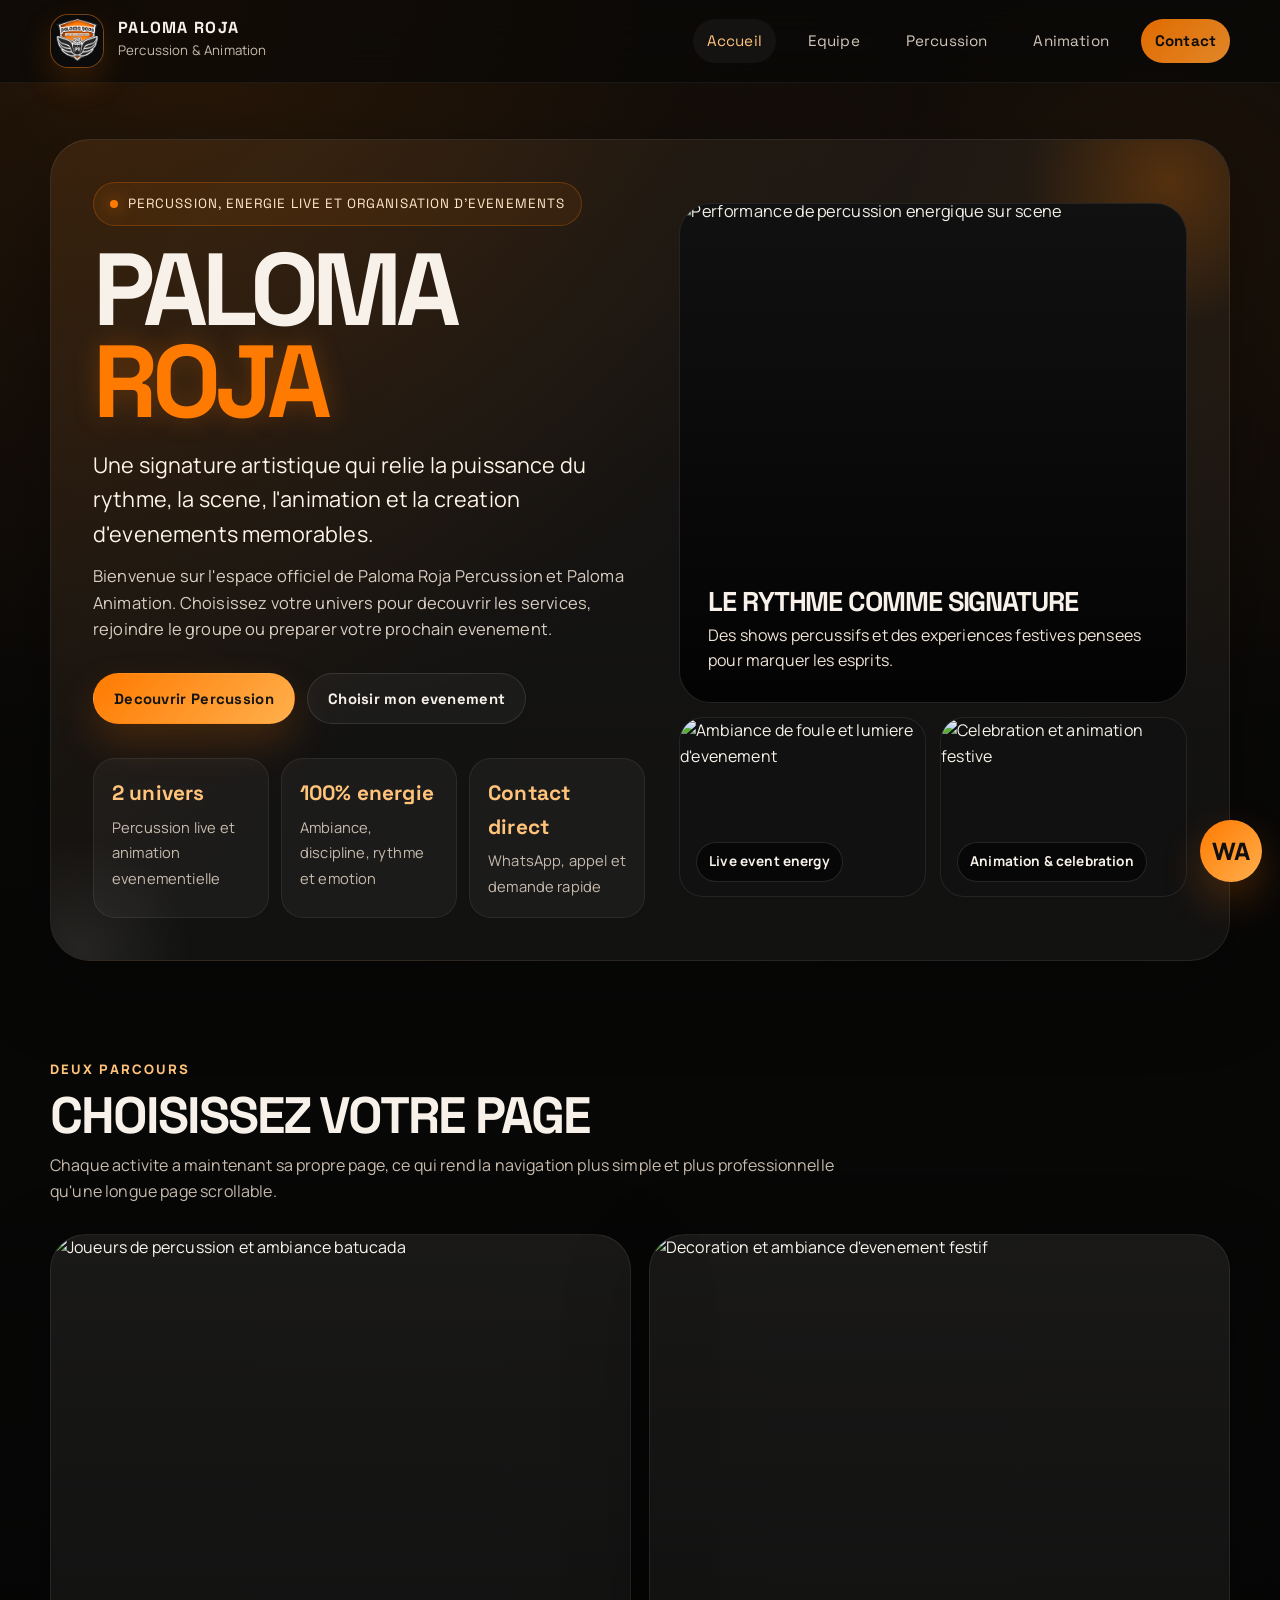
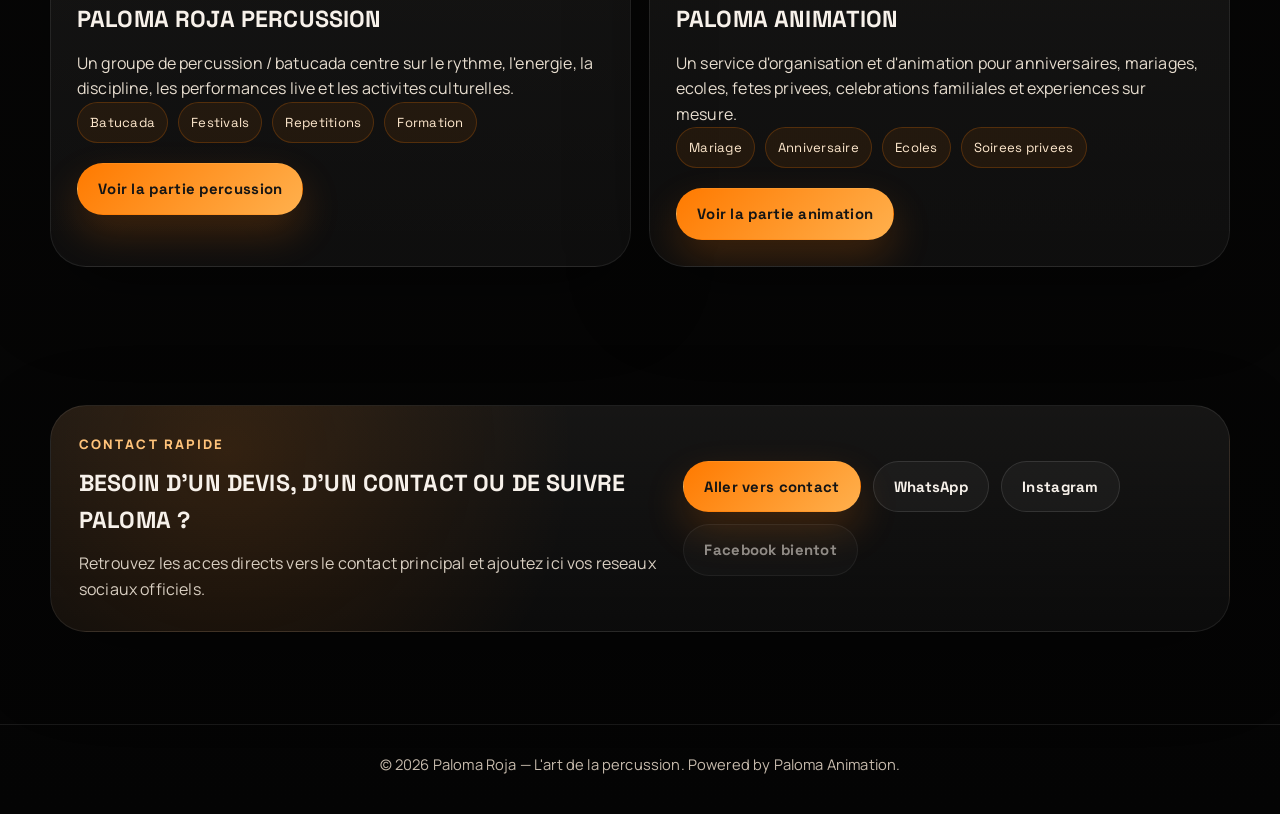
==== commit c9e1ebe0: "link app download and team socials" ====
--- a/index.html
+++ b/index.html
@@ -32,9 +32,9 @@
 
         <div class="nav-links">
           <a href="index.html" data-nav-link>Accueil</a>
+          <a href="equipe.html" data-nav-link>Equipe</a>
           <a href="percussion.html" data-nav-link>Percussion</a>
           <a href="animation.html" data-nav-link>Animation</a>
-          <a href="equipe.html" data-nav-link>Equipe</a>
           <a href="contact.html" data-nav-link class="nav-cta">Contact</a>
         </div>
       </div>
@@ -171,78 +171,21 @@
         </div>
       </section>
 
-      <section class="section">
-        <div class="container">
-          <div class="section-header">
-            <div class="section-header-copy">
-              <div class="kicker">Cercle Createur</div>
-              <h2>Les personnes qui portent le projet</h2>
-              <p>
-                Une equipe fondatrice qui structure la vision, l'animation, le multimedia et la direction
-                percussion de Paloma Roja & Paloma Animation.
-              </p>
-            </div>
-          </div>
-
-          <div class="member-grid">
-            <article class="member-card">
-              <img class="member-photo" src="mehdirassikh.png" alt="Portrait de Mehdi Rassikh" />
-              <div class="member-content">
-                <span class="member-role">Fondateur</span>
-                <h3>Mehdi Rassikh</h3>
-                <div class="member-name">Vision & direction generale</div>
-                <p>Le moteur du projet, de la strategie globale a la qualite finale de chaque experience.</p>
-              </div>
-            </article>
-
-            <article class="member-card">
-              <img class="member-photo" src="reda_zegzouti.png" alt="Portrait de Reda Zegzouti" />
-              <div class="member-content">
-                <span class="member-role">Animation & multimedia</span>
-                <h3>Reda Zegzouti</h3>
-                <div class="member-name">Digital & developpement</div>
-                <p>Responsable de l'image, des outils visuels et du developpement moderne du groupe et de la societe.</p>
-              </div>
-            </article>
-
-            <article class="member-card">
-              <img class="member-photo" src="badrelmassih.png" alt="Portrait de Bader Lmasih" />
-              <div class="member-content">
-                <span class="member-role">Responsable percussion</span>
-                <h3>Bader Lmasih</h3>
-                <div class="member-name">Rythme & performance</div>
-                <p>Il encadre l'energie percussion, la discipline musicale et l'impact scenique du groupe.</p>
-              </div>
-            </article>
-          </div>
-
-          <div class="cta-card">
-            <div class="cta-copy">
-              <div class="kicker">Equipe</div>
-              <h3>Entrer dans la fenetre du cercle createur</h3>
-              <p>Decouvrez les profils, les roles et la force humaine qui font avancer Paloma au quotidien.</p>
-            </div>
-            <div class="button-row">
-              <a class="btn btn-primary" href="equipe.html">Voir l'equipe</a>
-            </div>
-          </div>
-        </div>
-      </section>
-
       <section class="section contact-section">
         <div class="container">
           <div class="cta-card">
             <div class="cta-copy">
               <div class="kicker">Contact rapide</div>
-              <h3>Besoin d'une inscription, d'un budget ou d'un devis ?</h3>
+              <h3>Besoin d'un devis, d'un contact ou de suivre Paloma ?</h3>
               <p>
-                Accedez directement a la page contact, au simulateur budget ou a l'espace d'inscription du groupe.
+                Retrouvez les acces directs vers le contact principal et ajoutez ici vos reseaux sociaux officiels.
               </p>
             </div>
             <div class="button-row">
               <a class="btn btn-primary" href="contact.html">Aller vers contact</a>
-              <a class="btn btn-ghost" href="budget.html">Simuler mon budget</a>
               <a class="btn btn-ghost" href="https://wa.me/212612828842" target="_blank" rel="noopener">WhatsApp</a>
+              <a class="btn btn-ghost" href="https://www.instagram.com/ghidawiii/" target="_blank" rel="noopener">Instagram</a>
+              <span class="btn btn-ghost is-disabled" aria-disabled="true">Facebook bientot</span>
             </div>
           </div>
         </div>
--- a/style.css
+++ b/style.css
@@ -343,6 +343,12 @@
   color: #ffe6ca;
 }
 
+.btn.is-disabled,
+.btn[aria-disabled="true"] {
+  opacity: 0.55;
+  pointer-events: none;
+}
+
 .hero-stats {
   display: grid;
   grid-template-columns: repeat(3, minmax(0, 1fr));
@@ -392,6 +398,10 @@
   object-fit: cover;
   transform: scale(1.02);
   filter: saturate(0.92) contrast(1.04);
+}
+
+.visual-card.team-shot img {
+  object-position: center top;
 }
 
 .hero-main-overlay,
@@ -923,6 +933,200 @@
   color: var(--muted);
 }
 
+.profile-stack {
+  display: grid;
+  gap: 24px;
+}
+
+.profile-panel {
+  display: grid;
+  grid-template-columns: minmax(340px, 0.95fr) minmax(0, 1.05fr);
+  gap: 22px;
+  align-items: stretch;
+}
+
+.profile-panel.reverse {
+  grid-template-columns: minmax(0, 1.05fr) minmax(340px, 0.95fr);
+}
+
+.profile-card,
+.profile-visual {
+  border-radius: 34px;
+  border: 1px solid rgba(255, 255, 255, 0.08);
+  overflow: hidden;
+  box-shadow: var(--shadow);
+  background:
+    linear-gradient(180deg, rgba(255, 248, 240, 0.055), rgba(255, 255, 255, 0.02)),
+    rgba(255, 255, 255, 0.018);
+}
+
+.profile-card {
+  padding: 30px;
+}
+
+.profile-visual img {
+  width: 100%;
+  height: 100%;
+  min-height: 520px;
+  object-fit: cover;
+  object-position: center top;
+}
+
+.profile-role {
+  display: inline-flex;
+  margin-bottom: 16px;
+  padding: 8px 12px;
+  border-radius: 999px;
+  background: rgba(255, 122, 0, 0.08);
+  border: 1px solid rgba(255, 122, 0, 0.2);
+  color: #ffe6ca;
+  font-size: 0.8rem;
+  letter-spacing: 0.08em;
+  text-transform: uppercase;
+  font-family: "Space Grotesk", sans-serif;
+}
+
+.profile-card h2 {
+  margin-bottom: 6px;
+}
+
+.profile-name {
+  color: var(--orange-soft);
+  margin-bottom: 14px;
+  font-size: 0.98rem;
+  letter-spacing: 0.08em;
+  text-transform: uppercase;
+}
+
+.profile-card p {
+  color: #e7ddcf;
+  margin-bottom: 18px;
+}
+
+.profile-points {
+  list-style: none;
+  display: grid;
+  gap: 10px;
+  margin: 18px 0 24px;
+}
+
+.profile-points li {
+  color: #efe3d6;
+  padding-left: 18px;
+  position: relative;
+}
+
+.profile-points li::before {
+  content: "";
+  position: absolute;
+  left: 0;
+  top: 11px;
+  width: 7px;
+  height: 7px;
+  border-radius: 50%;
+  background: var(--orange);
+}
+
+.option-category {
+  margin-top: 26px;
+}
+
+.option-category h3 {
+  margin-bottom: 12px;
+  font-size: 1.3rem;
+  text-transform: uppercase;
+}
+
+.option-category p {
+  color: var(--muted);
+  margin-bottom: 14px;
+}
+
+.option-grid,
+.package-grid {
+  display: grid;
+  gap: 14px;
+}
+
+.option-grid {
+  grid-template-columns: repeat(2, minmax(0, 1fr));
+}
+
+.package-grid {
+  grid-template-columns: repeat(2, minmax(0, 1fr));
+  margin-top: 18px;
+}
+
+.option-card {
+  border-radius: 24px;
+  border: 1px solid rgba(255, 255, 255, 0.08);
+  background: rgba(255, 255, 255, 0.025);
+  padding: 18px;
+}
+
+.option-card-header {
+  display: flex;
+  gap: 12px;
+  align-items: flex-start;
+}
+
+.option-card input[type="checkbox"],
+.option-card input[type="radio"] {
+  margin-top: 4px;
+  width: 18px;
+  height: 18px;
+  accent-color: var(--orange);
+}
+
+.option-card-title {
+  color: #fff3e5;
+  font-weight: 700;
+  margin-bottom: 4px;
+}
+
+.option-card-meta {
+  color: var(--muted);
+  font-size: 0.88rem;
+}
+
+.option-card-estimate {
+  color: var(--orange-soft);
+  font-size: 0.88rem;
+  margin-top: 8px;
+}
+
+.qty-control {
+  display: none;
+  margin-top: 12px;
+}
+
+.qty-control.is-visible {
+  display: block;
+}
+
+.qty-control label {
+  display: block;
+  color: #fff3e5;
+  font-size: 0.85rem;
+  margin-bottom: 8px;
+}
+
+.qty-control input {
+  width: 100%;
+  min-height: 46px;
+  border-radius: 14px;
+  border: 1px solid rgba(255, 255, 255, 0.12);
+  background: rgba(255, 255, 255, 0.03);
+  color: var(--text);
+  padding: 0 14px;
+}
+
+.inline-note {
+  color: var(--muted);
+  font-size: 0.9rem;
+  margin-top: 10px;
+}
+
 .contact-wrap {
   display: grid;
   grid-template-columns: minmax(0, 0.9fr) minmax(0, 1.1fr);
@@ -1029,7 +1233,11 @@
   .stats-grid,
   .dual-grid,
   .member-grid,
-  .budget-layout {
+  .budget-layout,
+  .profile-panel,
+  .profile-panel.reverse,
+  .option-grid,
+  .package-grid {
     grid-template-columns: 1fr;
   }
 
@@ -1045,8 +1253,92 @@
 }
 
 @media (max-width: 760px) {
+  .container {
+    width: min(1180px, calc(100% - 24px));
+  }
+
+  .nav-inner {
+    flex-direction: column;
+    align-items: flex-start;
+    gap: 14px;
+    padding: 12px 0;
+  }
+
+  .brand {
+    width: 100%;
+  }
+
   .nav-links {
+    display: flex;
+    width: 100%;
+    flex-wrap: nowrap;
+    gap: 10px;
+    overflow-x: auto;
+    padding-bottom: 4px;
+    scrollbar-width: none;
+    -ms-overflow-style: none;
+  }
+
+  .nav-links::-webkit-scrollbar {
     display: none;
+  }
+
+  .nav-links a {
+    flex: 0 0 auto;
+    white-space: nowrap;
+    padding: 10px 14px;
+    border: 1px solid rgba(255, 255, 255, 0.08);
+    background: rgba(255, 255, 255, 0.03);
+  }
+
+  .hero,
+  .page-hero {
+    padding: 24px 0 20px;
+  }
+
+  .section {
+    padding: 42px 0;
+  }
+
+  .hero-shell,
+  .page-hero-shell {
+    padding: 24px;
+    border-radius: 30px;
+  }
+
+  .hero-grid,
+  .page-hero-grid {
+    gap: 22px;
+  }
+
+  h1 {
+    font-size: clamp(2.7rem, 15vw, 4.2rem);
+    max-width: none;
+    margin-bottom: 16px;
+  }
+
+  h2 {
+    font-size: clamp(1.9rem, 8vw, 2.8rem);
+  }
+
+  .pill,
+  .page-eyebrow {
+    padding: 8px 14px;
+    font-size: 0.75rem;
+    margin-bottom: 14px;
+  }
+
+  .hero-subtitle,
+  .page-hero-subtitle {
+    font-size: 1rem;
+  }
+
+  .hero-copy,
+  .page-hero-copy,
+  .section-header p,
+  .contact-intro {
+    font-size: 0.97rem;
+    margin-bottom: 20px;
   }
 
   .hero-shell,
@@ -1072,31 +1364,196 @@
     grid-template-columns: 1fr;
   }
 
+  .hero-actions,
+  .button-row {
+    flex-direction: column;
+    align-items: stretch;
+  }
+
+  .btn {
+    width: 100%;
+  }
+
+  .hero-main-card,
+  .visual-card {
+    min-height: 320px;
+    border-radius: 26px;
+  }
+
+  .hero-main-overlay,
+  .visual-card-copy {
+    padding: 20px;
+  }
+
+  .hero-main-overlay h2,
+  .visual-card-copy h2,
+  .visual-card-copy h3 {
+    font-size: 1.35rem;
+  }
+
+  .stat {
+    padding: 16px;
+  }
+
+  .stat strong {
+    font-size: 1.1rem;
+  }
+
+  .path-content,
+  .service-card,
+  .contact-card,
+  .feature-card,
+  .stat-card,
+  .budget-form-card,
+  .budget-summary-card,
+  .placeholder-card,
+  .profile-card {
+    padding-top: 22px;
+    padding-bottom: 22px;
+  }
+
+  .path-content h3,
+  .split-panel h3,
+  .cta-copy h3,
+  .service-card h3,
+  .feature-card h3,
+  .contact-feature-copy h3 {
+    font-size: 1.25rem;
+  }
+
+  .path-card img,
+  .split-image {
+    height: 260px;
+  }
+
+  .split-panel {
+    padding: 22px;
+  }
+
+  .contact-feature img {
+    min-height: 300px;
+  }
+
+  .contact-feature-copy {
+    inset: auto 18px 18px 18px;
+  }
+
+  .profile-visual img {
+    min-height: 380px;
+  }
+
+  .profile-role {
+    font-size: 0.72rem;
+  }
+
+  .summary-list li {
+    flex-direction: column;
+    align-items: flex-start;
+  }
+
+  .summary-list li span:last-child {
+    white-space: normal;
+  }
+
   .cta-card {
     align-items: start;
     flex-direction: column;
   }
+
+  .floating-whatsapp {
+    width: 56px;
+    height: 56px;
+    right: 14px;
+    bottom: 14px;
+    font-size: 1.25rem;
+  }
 }
 
 @media (max-width: 560px) {
+  .container {
+    width: min(1180px, calc(100% - 20px));
+  }
+
+  .brand-mark {
+    width: 48px;
+    height: 48px;
+    border-radius: 16px;
+  }
+
+  .brand-text strong {
+    font-size: 0.92rem;
+  }
+
+  .brand-text span {
+    font-size: 0.76rem;
+  }
+
   .hero-shell,
   .page-hero-shell {
-    padding: 22px;
+    padding: 20px;
   }
 
   .hero,
   .page-hero {
-    padding-top: 28px;
-  }
-
-  .btn {
-    width: 100%;
+    padding-top: 20px;
+  }
+
+  h1 {
+    font-size: clamp(2.35rem, 16vw, 3.35rem);
+    line-height: 0.94;
+  }
+
+  .hero-subtitle,
+  .page-hero-subtitle {
+    font-size: 0.96rem;
+  }
+
+  .hero-copy,
+  .page-hero-copy,
+  .section-header p,
+  .contact-intro {
+    font-size: 0.93rem;
+  }
+
+  .hero-main-card,
+  .visual-card {
+    min-height: 280px;
+  }
+
+  .mini-card {
+    min-height: 150px;
+  }
+
+  .mini-card span {
+    left: 12px;
+    right: 12px;
+    bottom: 12px;
+    text-align: center;
+  }
+
+  .option-card {
+    padding: 15px;
+    border-radius: 20px;
+  }
+
+  .field select,
+  .field input,
+  .qty-control input {
+    min-height: 48px;
+  }
+
+  .price-total {
+    font-size: clamp(2rem, 12vw, 2.85rem);
   }
 
   .path-card img,
   .contact-feature img,
   .member-photo {
-    height: 240px;
-    min-height: 240px;
-  }
-}
+    height: 220px;
+    min-height: 220px;
+  }
+
+  .profile-visual img {
+    min-height: 300px;
+  }
+}
